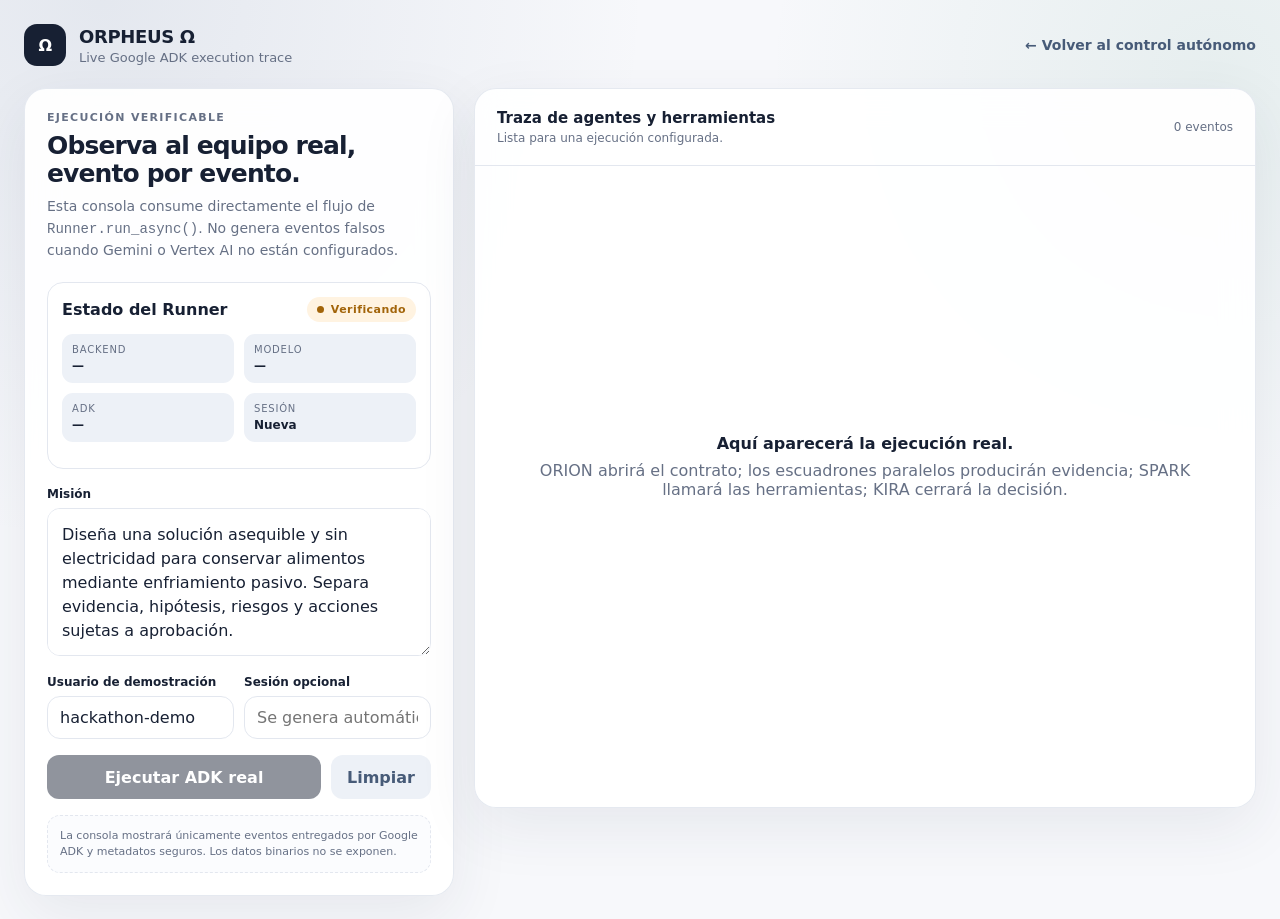
==== web/adk.html @ cfef9bdf "feat(ui): add standalone live ADK trace console" ====
<!doctype html>
<html lang="es">
<head>
  <meta charset="utf-8">
  <meta name="viewport" content="width=device-width, initial-scale=1">
  <title>ORPHEUS Ω · Live ADK Trace</title>
  <style>
    :root {
      color-scheme: light;
      --bg: #f7f8fb;
      --panel: rgba(255, 255, 255, 0.92);
      --line: #e3e7ef;
      --text: #172033;
      --muted: #667085;
      --accent: #475b78;
      --accent-soft: #edf1f7;
      --success: #147d64;
      --warning: #a26409;
      --danger: #b42318;
      --shadow: 0 20px 60px rgba(35, 48, 74, 0.08);
    }
    * { box-sizing: border-box; }
    body {
      margin: 0;
      min-height: 100vh;
      color: var(--text);
      background:
        radial-gradient(circle at 8% 0%, rgba(91, 115, 151, .12), transparent 34rem),
        radial-gradient(circle at 95% 8%, rgba(86, 154, 135, .10), transparent 28rem),
        var(--bg);
      font-family: Inter, ui-sans-serif, system-ui, -apple-system, BlinkMacSystemFont, "Segoe UI", sans-serif;
    }
    button, textarea, input { font: inherit; }
    .shell { max-width: 1480px; margin: 0 auto; padding: 24px; }
    .topbar { display: flex; align-items: center; justify-content: space-between; gap: 20px; margin-bottom: 22px; }
    .brand { display: flex; align-items: center; gap: 13px; }
    .mark { width: 42px; height: 42px; display: grid; place-items: center; border-radius: 13px; background: var(--text); color: white; font-weight: 750; letter-spacing: -.04em; }
    .brand h1 { margin: 0; font-size: 18px; letter-spacing: -.02em; }
    .brand p { margin: 3px 0 0; color: var(--muted); font-size: 13px; }
    .back { color: var(--accent); text-decoration: none; font-weight: 650; font-size: 14px; }
    .grid { display: grid; grid-template-columns: minmax(320px, 430px) minmax(0, 1fr); gap: 20px; align-items: start; }
    .panel { background: var(--panel); border: 1px solid rgba(227, 231, 239, .9); border-radius: 22px; box-shadow: var(--shadow); backdrop-filter: blur(16px); }
    .control { padding: 22px; position: sticky; top: 20px; }
    .eyebrow { font-size: 11px; letter-spacing: .12em; text-transform: uppercase; color: var(--muted); font-weight: 750; }
    h2 { margin: 8px 0 8px; font-size: 25px; letter-spacing: -.035em; line-height: 1.12; }
    .lead { color: var(--muted); line-height: 1.55; margin: 0 0 20px; font-size: 14px; }
    .readiness { border: 1px solid var(--line); border-radius: 16px; padding: 14px; background: #fff; margin-bottom: 18px; }
    .ready-head { display: flex; align-items: center; justify-content: space-between; gap: 12px; }
    .pill { display: inline-flex; align-items: center; gap: 7px; border-radius: 999px; padding: 6px 10px; font-size: 11px; font-weight: 800; letter-spacing: .04em; background: #fff3e1; color: var(--warning); }
    .pill.ready { background: #e8f5f1; color: var(--success); }
    .dot { width: 7px; height: 7px; border-radius: 50%; background: currentColor; }
    .facts { display: grid; grid-template-columns: 1fr 1fr; gap: 10px; margin-top: 12px; }
    .fact { padding: 10px; background: var(--accent-soft); border-radius: 11px; min-width: 0; }
    .fact span { display: block; color: var(--muted); font-size: 10px; text-transform: uppercase; letter-spacing: .08em; }
    .fact strong { display: block; margin-top: 4px; font-size: 12px; overflow: hidden; text-overflow: ellipsis; white-space: nowrap; }
    .errors { margin: 12px 0 0; padding-left: 18px; color: var(--warning); font-size: 12px; line-height: 1.45; }
    label { display: block; margin: 15px 0 7px; font-size: 12px; font-weight: 750; }
    textarea, input { width: 100%; border: 1px solid var(--line); background: white; color: var(--text); border-radius: 13px; outline: none; transition: .18s ease; }
    textarea { min-height: 148px; resize: vertical; padding: 14px; line-height: 1.5; }
    input { height: 43px; padding: 0 12px; }
    textarea:focus, input:focus { border-color: #8fa0b8; box-shadow: 0 0 0 4px rgba(71, 91, 120, .09); }
    .ids { display: grid; grid-template-columns: 1fr 1fr; gap: 10px; }
    .actions { display: flex; gap: 10px; margin-top: 16px; }
    .button { border: 0; border-radius: 12px; height: 44px; padding: 0 16px; font-weight: 750; cursor: pointer; transition: .18s ease; }
    .button.primary { background: var(--text); color: white; flex: 1; }
    .button.secondary { background: var(--accent-soft); color: var(--accent); }
    .button:hover:not(:disabled) { transform: translateY(-1px); }
    .button:disabled { opacity: .48; cursor: not-allowed; }
    .truth { margin-top: 16px; padding: 12px; border-radius: 13px; background: #fbfcfe; border: 1px dashed var(--line); color: var(--muted); font-size: 11px; line-height: 1.45; }
    .trace { min-height: 720px; overflow: hidden; }
    .trace-head { display: flex; justify-content: space-between; align-items: center; gap: 16px; padding: 20px 22px; border-bottom: 1px solid var(--line); }
    .trace-head h3 { margin: 0; font-size: 15px; }
    .trace-head p { margin: 4px 0 0; color: var(--muted); font-size: 12px; }
    .counter { min-width: 92px; text-align: right; color: var(--muted); font-size: 12px; }
    .timeline { padding: 20px 22px 28px; display: grid; gap: 12px; }
    .empty { min-height: 560px; display: grid; place-items: center; text-align: center; color: var(--muted); padding: 36px; }
    .empty strong { color: var(--text); display: block; margin-bottom: 8px; font-size: 16px; }
    .event { display: grid; grid-template-columns: 34px minmax(0, 1fr); gap: 12px; position: relative; }
    .event:not(:last-child)::before { content: ""; position: absolute; left: 16px; top: 34px; bottom: -13px; width: 1px; background: var(--line); }
    .event-icon { position: relative; z-index: 1; width: 34px; height: 34px; border-radius: 10px; display: grid; place-items: center; background: var(--accent-soft); color: var(--accent); font-size: 11px; font-weight: 850; }
    .event.tool_call .event-icon { background: #fff3e1; color: var(--warning); }
    .event.tool_result .event-icon { background: #e8f5f1; color: var(--success); }
    .event.final .event-icon, .event.complete .event-icon { background: var(--text); color: white; }
    .event.error .event-icon { background: #feeceb; color: var(--danger); }
    .event-card { min-width: 0; border: 1px solid var(--line); border-radius: 15px; background: white; padding: 13px 14px; }
    .event-meta { display: flex; align-items: center; justify-content: space-between; gap: 12px; margin-bottom: 8px; }
    .event-meta strong { font-size: 12px; }
    .event-meta span { color: var(--muted); font-size: 10px; }
    .kind { display: inline-flex; margin-left: 7px; padding: 3px 6px; border-radius: 6px; background: var(--accent-soft); color: var(--accent); text-transform: uppercase; letter-spacing: .06em; font-size: 9px; font-weight: 800; }
    .text-block { white-space: pre-wrap; overflow-wrap: anywhere; font-size: 13px; line-height: 1.55; margin: 0; }
    .tool { margin-top: 8px; border-radius: 11px; background: #f8fafc; padding: 10px; overflow: hidden; }
    .tool strong { display: block; font-size: 11px; margin-bottom: 5px; }
    pre { margin: 0; white-space: pre-wrap; overflow-wrap: anywhere; color: #475467; font: 11px/1.5 ui-monospace, SFMono-Regular, Consolas, monospace; }
    .final-output { margin: 0 22px 22px; border: 1px solid #c9d4e3; background: linear-gradient(145deg, #f7f9fc, #fff); border-radius: 17px; padding: 18px; display: none; }
    .final-output.visible { display: block; }
    .final-output h4 { margin: 0 0 10px; font-size: 13px; }
    .final-output div { white-space: pre-wrap; line-height: 1.6; font-size: 14px; }
    @media (max-width: 900px) {
      .shell { padding: 15px; }
      .grid { grid-template-columns: 1fr; }
      .control { position: static; }
      .trace { min-height: 560px; }
      .empty { min-height: 340px; }
    }
    @media (max-width: 540px) {
      .topbar { align-items: flex-start; }
      .ids, .facts { grid-template-columns: 1fr; }
      .actions { flex-direction: column; }
      .button { width: 100%; }
    }
  </style>
</head>
<body>
  <main class="shell">
    <header class="topbar">
      <div class="brand">
        <div class="mark">Ω</div>
        <div>
          <h1>ORPHEUS Ω</h1>
          <p>Live Google ADK execution trace</p>
        </div>
      </div>
      <a class="back" href="/">← Volver al control autónomo</a>
    </header>

    <section class="grid">
      <aside class="panel control">
        <div class="eyebrow">Ejecución verificable</div>
        <h2>Observa al equipo real, evento por evento.</h2>
        <p class="lead">Esta consola consume directamente el flujo de <code>Runner.run_async()</code>. No genera eventos falsos cuando Gemini o Vertex AI no están configurados.</p>

        <div class="readiness">
          <div class="ready-head">
            <strong>Estado del Runner</strong>
            <span id="readyPill" class="pill"><i class="dot"></i><span>Verificando</span></span>
          </div>
          <div class="facts">
            <div class="fact"><span>Backend</span><strong id="backend">—</strong></div>
            <div class="fact"><span>Modelo</span><strong id="model">—</strong></div>
            <div class="fact"><span>ADK</span><strong id="dependency">—</strong></div>
            <div class="fact"><span>Sesión</span><strong id="sessionStatus">Nueva</strong></div>
          </div>
          <ul id="errors" class="errors"></ul>
        </div>

        <form id="missionForm">
          <label for="goal">Misión</label>
          <textarea id="goal" maxlength="4000">Diseña una solución asequible y sin electricidad para conservar alimentos mediante enfriamiento pasivo. Separa evidencia, hipótesis, riesgos y acciones sujetas a aprobación.</textarea>
          <div class="ids">
            <div>
              <label for="userId">Usuario de demostración</label>
              <input id="userId" value="hackathon-demo" maxlength="120">
            </div>
            <div>
              <label for="sessionId">Sesión opcional</label>
              <input id="sessionId" placeholder="Se genera automáticamente" maxlength="120">
            </div>
          </div>
          <div class="actions">
            <button id="runButton" class="button primary" type="submit" disabled>Ejecutar ADK real</button>
            <button id="clearButton" class="button secondary" type="button">Limpiar</button>
          </div>
        </form>

        <div id="truth" class="truth">La consola mostrará únicamente eventos entregados por Google ADK y metadatos seguros. Los datos binarios no se exponen.</div>
      </aside>

      <section class="panel trace">
        <div class="trace-head">
          <div>
            <h3>Traza de agentes y herramientas</h3>
            <p id="traceStatus">Lista para una ejecución configurada.</p>
          </div>
          <div id="counter" class="counter">0 eventos</div>
        </div>
        <div id="timeline" class="timeline">
          <div class="empty">
            <div><strong>Aquí aparecerá la ejecución real.</strong>ORION abrirá el contrato; los escuadrones paralelos producirán evidencia; SPARK llamará las herramientas; KIRA cerrará la decisión.</div>
          </div>
        </div>
        <div id="finalOutput" class="final-output">
          <h4>Respuesta final de KIRA</h4>
          <div id="finalText"></div>
        </div>
      </section>
    </section>
  </main>
  <script src="/assets/adk.js" defer></script>
</body>
</html>
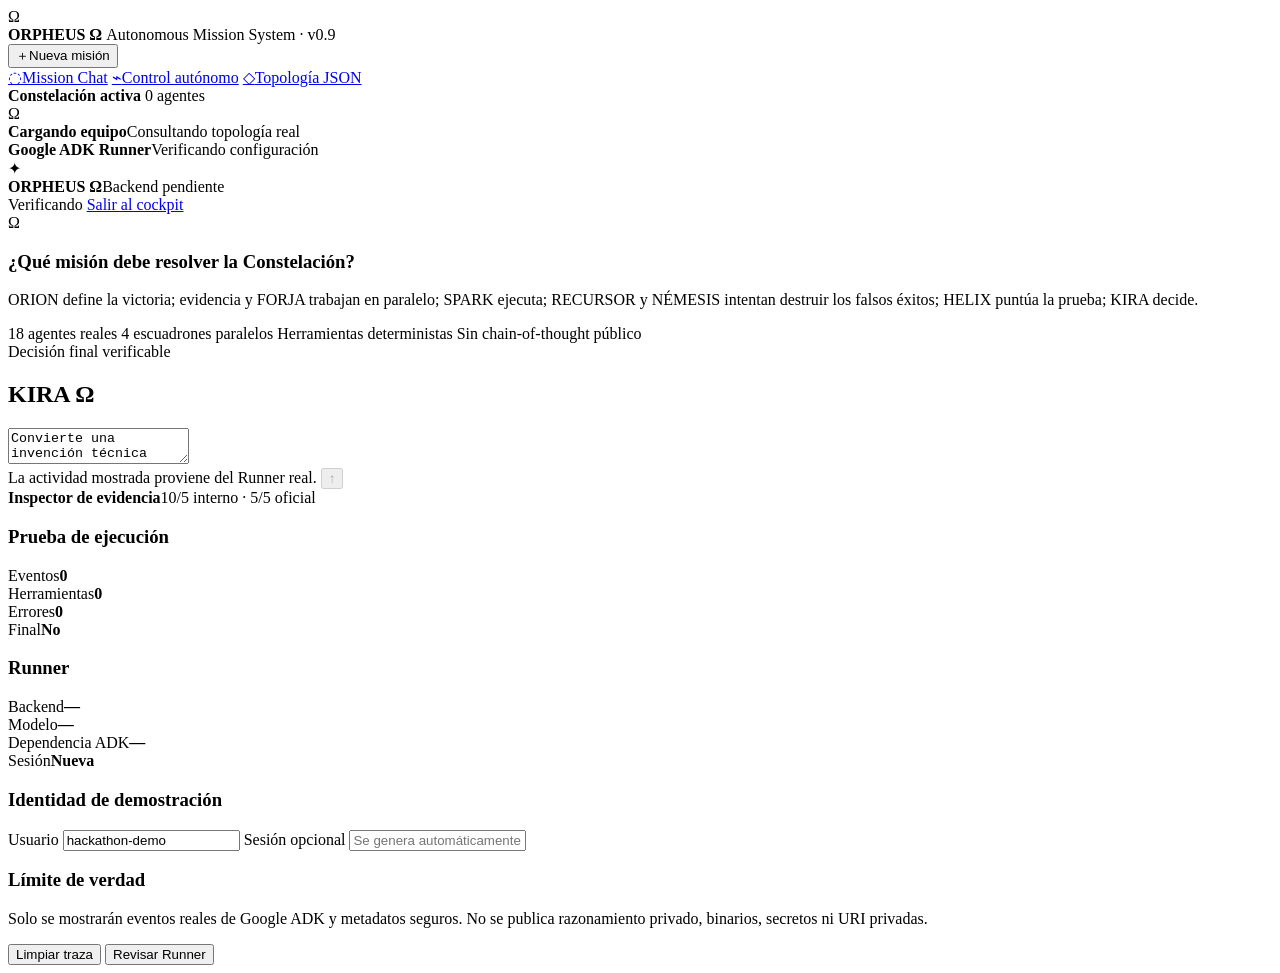
==== commit b7a12df4: "feat: rebuild ADK console as hypermodern chat mission cockpit" ====
--- a/web/adk.html
+++ b/web/adk.html
@@ -3,188 +3,140 @@
 <head>
   <meta charset="utf-8">
   <meta name="viewport" content="width=device-width, initial-scale=1">
-  <title>ORPHEUS Ω · Live ADK Trace</title>
-  <style>
-    :root {
-      color-scheme: light;
-      --bg: #f7f8fb;
-      --panel: rgba(255, 255, 255, 0.92);
-      --line: #e3e7ef;
-      --text: #172033;
-      --muted: #667085;
-      --accent: #475b78;
-      --accent-soft: #edf1f7;
-      --success: #147d64;
-      --warning: #a26409;
-      --danger: #b42318;
-      --shadow: 0 20px 60px rgba(35, 48, 74, 0.08);
-    }
-    * { box-sizing: border-box; }
-    body {
-      margin: 0;
-      min-height: 100vh;
-      color: var(--text);
-      background:
-        radial-gradient(circle at 8% 0%, rgba(91, 115, 151, .12), transparent 34rem),
-        radial-gradient(circle at 95% 8%, rgba(86, 154, 135, .10), transparent 28rem),
-        var(--bg);
-      font-family: Inter, ui-sans-serif, system-ui, -apple-system, BlinkMacSystemFont, "Segoe UI", sans-serif;
-    }
-    button, textarea, input { font: inherit; }
-    .shell { max-width: 1480px; margin: 0 auto; padding: 24px; }
-    .topbar { display: flex; align-items: center; justify-content: space-between; gap: 20px; margin-bottom: 22px; }
-    .brand { display: flex; align-items: center; gap: 13px; }
-    .mark { width: 42px; height: 42px; display: grid; place-items: center; border-radius: 13px; background: var(--text); color: white; font-weight: 750; letter-spacing: -.04em; }
-    .brand h1 { margin: 0; font-size: 18px; letter-spacing: -.02em; }
-    .brand p { margin: 3px 0 0; color: var(--muted); font-size: 13px; }
-    .back { color: var(--accent); text-decoration: none; font-weight: 650; font-size: 14px; }
-    .grid { display: grid; grid-template-columns: minmax(320px, 430px) minmax(0, 1fr); gap: 20px; align-items: start; }
-    .panel { background: var(--panel); border: 1px solid rgba(227, 231, 239, .9); border-radius: 22px; box-shadow: var(--shadow); backdrop-filter: blur(16px); }
-    .control { padding: 22px; position: sticky; top: 20px; }
-    .eyebrow { font-size: 11px; letter-spacing: .12em; text-transform: uppercase; color: var(--muted); font-weight: 750; }
-    h2 { margin: 8px 0 8px; font-size: 25px; letter-spacing: -.035em; line-height: 1.12; }
-    .lead { color: var(--muted); line-height: 1.55; margin: 0 0 20px; font-size: 14px; }
-    .readiness { border: 1px solid var(--line); border-radius: 16px; padding: 14px; background: #fff; margin-bottom: 18px; }
-    .ready-head { display: flex; align-items: center; justify-content: space-between; gap: 12px; }
-    .pill { display: inline-flex; align-items: center; gap: 7px; border-radius: 999px; padding: 6px 10px; font-size: 11px; font-weight: 800; letter-spacing: .04em; background: #fff3e1; color: var(--warning); }
-    .pill.ready { background: #e8f5f1; color: var(--success); }
-    .dot { width: 7px; height: 7px; border-radius: 50%; background: currentColor; }
-    .facts { display: grid; grid-template-columns: 1fr 1fr; gap: 10px; margin-top: 12px; }
-    .fact { padding: 10px; background: var(--accent-soft); border-radius: 11px; min-width: 0; }
-    .fact span { display: block; color: var(--muted); font-size: 10px; text-transform: uppercase; letter-spacing: .08em; }
-    .fact strong { display: block; margin-top: 4px; font-size: 12px; overflow: hidden; text-overflow: ellipsis; white-space: nowrap; }
-    .errors { margin: 12px 0 0; padding-left: 18px; color: var(--warning); font-size: 12px; line-height: 1.45; }
-    label { display: block; margin: 15px 0 7px; font-size: 12px; font-weight: 750; }
-    textarea, input { width: 100%; border: 1px solid var(--line); background: white; color: var(--text); border-radius: 13px; outline: none; transition: .18s ease; }
-    textarea { min-height: 148px; resize: vertical; padding: 14px; line-height: 1.5; }
-    input { height: 43px; padding: 0 12px; }
-    textarea:focus, input:focus { border-color: #8fa0b8; box-shadow: 0 0 0 4px rgba(71, 91, 120, .09); }
-    .ids { display: grid; grid-template-columns: 1fr 1fr; gap: 10px; }
-    .actions { display: flex; gap: 10px; margin-top: 16px; }
-    .button { border: 0; border-radius: 12px; height: 44px; padding: 0 16px; font-weight: 750; cursor: pointer; transition: .18s ease; }
-    .button.primary { background: var(--text); color: white; flex: 1; }
-    .button.secondary { background: var(--accent-soft); color: var(--accent); }
-    .button:hover:not(:disabled) { transform: translateY(-1px); }
-    .button:disabled { opacity: .48; cursor: not-allowed; }
-    .truth { margin-top: 16px; padding: 12px; border-radius: 13px; background: #fbfcfe; border: 1px dashed var(--line); color: var(--muted); font-size: 11px; line-height: 1.45; }
-    .trace { min-height: 720px; overflow: hidden; }
-    .trace-head { display: flex; justify-content: space-between; align-items: center; gap: 16px; padding: 20px 22px; border-bottom: 1px solid var(--line); }
-    .trace-head h3 { margin: 0; font-size: 15px; }
-    .trace-head p { margin: 4px 0 0; color: var(--muted); font-size: 12px; }
-    .counter { min-width: 92px; text-align: right; color: var(--muted); font-size: 12px; }
-    .timeline { padding: 20px 22px 28px; display: grid; gap: 12px; }
-    .empty { min-height: 560px; display: grid; place-items: center; text-align: center; color: var(--muted); padding: 36px; }
-    .empty strong { color: var(--text); display: block; margin-bottom: 8px; font-size: 16px; }
-    .event { display: grid; grid-template-columns: 34px minmax(0, 1fr); gap: 12px; position: relative; }
-    .event:not(:last-child)::before { content: ""; position: absolute; left: 16px; top: 34px; bottom: -13px; width: 1px; background: var(--line); }
-    .event-icon { position: relative; z-index: 1; width: 34px; height: 34px; border-radius: 10px; display: grid; place-items: center; background: var(--accent-soft); color: var(--accent); font-size: 11px; font-weight: 850; }
-    .event.tool_call .event-icon { background: #fff3e1; color: var(--warning); }
-    .event.tool_result .event-icon { background: #e8f5f1; color: var(--success); }
-    .event.final .event-icon, .event.complete .event-icon { background: var(--text); color: white; }
-    .event.error .event-icon { background: #feeceb; color: var(--danger); }
-    .event-card { min-width: 0; border: 1px solid var(--line); border-radius: 15px; background: white; padding: 13px 14px; }
-    .event-meta { display: flex; align-items: center; justify-content: space-between; gap: 12px; margin-bottom: 8px; }
-    .event-meta strong { font-size: 12px; }
-    .event-meta span { color: var(--muted); font-size: 10px; }
-    .kind { display: inline-flex; margin-left: 7px; padding: 3px 6px; border-radius: 6px; background: var(--accent-soft); color: var(--accent); text-transform: uppercase; letter-spacing: .06em; font-size: 9px; font-weight: 800; }
-    .text-block { white-space: pre-wrap; overflow-wrap: anywhere; font-size: 13px; line-height: 1.55; margin: 0; }
-    .tool { margin-top: 8px; border-radius: 11px; background: #f8fafc; padding: 10px; overflow: hidden; }
-    .tool strong { display: block; font-size: 11px; margin-bottom: 5px; }
-    pre { margin: 0; white-space: pre-wrap; overflow-wrap: anywhere; color: #475467; font: 11px/1.5 ui-monospace, SFMono-Regular, Consolas, monospace; }
-    .final-output { margin: 0 22px 22px; border: 1px solid #c9d4e3; background: linear-gradient(145deg, #f7f9fc, #fff); border-radius: 17px; padding: 18px; display: none; }
-    .final-output.visible { display: block; }
-    .final-output h4 { margin: 0 0 10px; font-size: 13px; }
-    .final-output div { white-space: pre-wrap; line-height: 1.6; font-size: 14px; }
-    @media (max-width: 900px) {
-      .shell { padding: 15px; }
-      .grid { grid-template-columns: 1fr; }
-      .control { position: static; }
-      .trace { min-height: 560px; }
-      .empty { min-height: 340px; }
-    }
-    @media (max-width: 540px) {
-      .topbar { align-items: flex-start; }
-      .ids, .facts { grid-template-columns: 1fr; }
-      .actions { flex-direction: column; }
-      .button { width: 100%; }
-    }
-  </style>
+  <meta name="description" content="ORPHEUS Ω — chat autónomo con traza real de Google ADK">
+  <title>ORPHEUS Ω · Mission Chat</title>
+  <link rel="stylesheet" href="/assets/adk.css">
 </head>
 <body>
-  <main class="shell">
-    <header class="topbar">
+  <div class="app">
+    <aside class="left-rail">
       <div class="brand">
-        <div class="mark">Ω</div>
+        <div class="brand-mark">Ω</div>
         <div>
-          <h1>ORPHEUS Ω</h1>
-          <p>Live Google ADK execution trace</p>
+          <strong>ORPHEUS Ω</strong>
+          <span>Autonomous Mission System · v0.9</span>
         </div>
       </div>
-      <a class="back" href="/">← Volver al control autónomo</a>
-    </header>
 
-    <section class="grid">
-      <aside class="panel control">
-        <div class="eyebrow">Ejecución verificable</div>
-        <h2>Observa al equipo real, evento por evento.</h2>
-        <p class="lead">Esta consola consume directamente el flujo de <code>Runner.run_async()</code>. No genera eventos falsos cuando Gemini o Vertex AI no están configurados.</p>
+      <button id="newMission" class="new-mission" type="button"><span>＋</span>Nueva misión</button>
 
-        <div class="readiness">
-          <div class="ready-head">
-            <strong>Estado del Runner</strong>
-            <span id="readyPill" class="pill"><i class="dot"></i><span>Verificando</span></span>
+      <nav class="rail-nav" aria-label="Navegación">
+        <a class="nav-link active" href="/adk"><span class="glyph">◌</span>Mission Chat</a>
+        <a class="nav-link" href="/"><span class="glyph">⌁</span>Control autónomo</a>
+        <a class="nav-link" href="/architecture/agents" target="_blank" rel="noreferrer"><span class="glyph">◇</span>Topología JSON</a>
+      </nav>
+
+      <section class="rail-section" aria-labelledby="constellationTitle">
+        <div class="rail-heading">
+          <strong id="constellationTitle">Constelación activa</strong>
+          <span id="agentCount">0 agentes</span>
+        </div>
+        <div id="agentList" class="agent-list">
+          <div class="agent-row active">
+            <div class="agent-avatar">Ω</div>
+            <div class="agent-copy"><strong>Cargando equipo</strong><span>Consultando topología real</span></div>
+            <i class="agent-dot"></i>
           </div>
-          <div class="facts">
-            <div class="fact"><span>Backend</span><strong id="backend">—</strong></div>
-            <div class="fact"><span>Modelo</span><strong id="model">—</strong></div>
-            <div class="fact"><span>ADK</span><strong id="dependency">—</strong></div>
-            <div class="fact"><span>Sesión</span><strong id="sessionStatus">Nueva</strong></div>
-          </div>
-          <ul id="errors" class="errors"></ul>
         </div>
+      </section>
 
-        <form id="missionForm">
-          <label for="goal">Misión</label>
-          <textarea id="goal" maxlength="4000">Diseña una solución asequible y sin electricidad para conservar alimentos mediante enfriamiento pasivo. Separa evidencia, hipótesis, riesgos y acciones sujetas a aprobación.</textarea>
-          <div class="ids">
-            <div>
-              <label for="userId">Usuario de demostración</label>
-              <input id="userId" value="hackathon-demo" maxlength="120">
+      <div class="rail-footer">
+        <div id="runnerMini" class="runner-mini">
+          <i></i>
+          <div><strong>Google ADK Runner</strong><span id="runnerMiniLabel">Verificando configuración</span></div>
+        </div>
+      </div>
+    </aside>
+
+    <main class="workspace">
+      <header class="topbar">
+        <div class="model-id">
+          <div class="model-spark">✦</div>
+          <div><strong id="model">ORPHEUS Ω</strong><span id="backend">Backend pendiente</span></div>
+        </div>
+        <div class="top-actions">
+          <span id="readyPill" class="status-pill"><i></i><span>Verificando</span></span>
+          <a class="top-link" href="/">Salir al cockpit</a>
+        </div>
+      </header>
+
+      <section id="conversationScroll" class="chat-scroll" aria-live="polite">
+        <div id="timeline" class="thread">
+          <section class="hero">
+            <div class="hero-mark">Ω</div>
+            <h1>¿Qué misión debe resolver la Constelación?</h1>
+            <p>ORION define la victoria; evidencia y FORJA trabajan en paralelo; SPARK ejecuta; RECURSOR y NÉMESIS intentan destruir los falsos éxitos; HELIX puntúa la prueba; KIRA decide.</p>
+            <div class="hero-tags">
+              <span>18 agentes reales</span>
+              <span>4 escuadrones paralelos</span>
+              <span>Herramientas deterministas</span>
+              <span>Sin chain-of-thought público</span>
             </div>
-            <div>
-              <label for="sessionId">Sesión opcional</label>
-              <input id="sessionId" placeholder="Se genera automáticamente" maxlength="120">
-            </div>
-          </div>
-          <div class="actions">
-            <button id="runButton" class="button primary" type="submit" disabled>Ejecutar ADK real</button>
-            <button id="clearButton" class="button secondary" type="button">Limpiar</button>
+          </section>
+        </div>
+        <section id="finalOutput" class="final-card">
+          <span>Decisión final verificable</span>
+          <h2>KIRA Ω</h2>
+          <div id="finalText"></div>
+        </section>
+      </section>
+
+      <div class="composer-wrap">
+        <form id="missionForm" class="composer">
+          <textarea id="goal" maxlength="4000" aria-label="Misión" placeholder="Asigna una misión medible a KIRA y la Constelación…">Convierte una invención técnica abandonada en un paquete de piloto verificable: reconstruye por qué falló, diseña variantes modernas, rechaza las inseguras, produce evidencia y deja cualquier acción externa detrás de aprobación humana.</textarea>
+          <div class="composer-bottom">
+            <span id="traceStatus" class="composer-note">La actividad mostrada proviene del Runner real.</span>
+            <button id="runButton" class="send" type="submit" aria-label="Ejecutar misión" disabled>↑</button>
           </div>
         </form>
+      </div>
+    </main>
 
-        <div id="truth" class="truth">La consola mostrará únicamente eventos entregados por Google ADK y metadatos seguros. Los datos binarios no se exponen.</div>
-      </aside>
+    <aside class="inspector">
+      <div class="inspector-title"><strong>Inspector de evidencia</strong><span>10/5 interno · 5/5 oficial</span></div>
 
-      <section class="panel trace">
-        <div class="trace-head">
-          <div>
-            <h3>Traza de agentes y herramientas</h3>
-            <p id="traceStatus">Lista para una ejecución configurada.</p>
-          </div>
-          <div id="counter" class="counter">0 eventos</div>
-        </div>
-        <div id="timeline" class="timeline">
-          <div class="empty">
-            <div><strong>Aquí aparecerá la ejecución real.</strong>ORION abrirá el contrato; los escuadrones paralelos producirán evidencia; SPARK llamará las herramientas; KIRA cerrará la decisión.</div>
-          </div>
-        </div>
-        <div id="finalOutput" class="final-output">
-          <h4>Respuesta final de KIRA</h4>
-          <div id="finalText"></div>
+      <section class="inspector-card">
+        <h3>Prueba de ejecución</h3>
+        <div class="proof-grid">
+          <div class="proof"><span>Eventos</span><strong id="eventMetric">0</strong></div>
+          <div class="proof"><span>Herramientas</span><strong id="toolMetric">0</strong></div>
+          <div class="proof"><span>Errores</span><strong id="errorMetric">0</strong></div>
+          <div class="proof"><span>Final</span><strong id="finalMetric">No</strong></div>
         </div>
       </section>
-    </section>
-  </main>
+
+      <section class="inspector-card">
+        <h3>Runner</h3>
+        <div class="fact-row"><span>Backend</span><strong id="backendInspector">—</strong></div>
+        <div class="fact-row"><span>Modelo</span><strong id="modelInspector">—</strong></div>
+        <div class="fact-row"><span>Dependencia ADK</span><strong id="dependency">—</strong></div>
+        <div class="fact-row"><span>Sesión</span><strong id="sessionStatus">Nueva</strong></div>
+        <ul id="errors" class="error-list"></ul>
+      </section>
+
+      <section class="inspector-card">
+        <h3>Identidad de demostración</h3>
+        <div class="settings-grid">
+          <label for="userId">Usuario
+            <input id="userId" value="hackathon-demo" maxlength="120">
+          </label>
+          <label for="sessionId">Sesión opcional
+            <input id="sessionId" placeholder="Se genera automáticamente" maxlength="120">
+          </label>
+        </div>
+      </section>
+
+      <section class="inspector-card">
+        <h3>Límite de verdad</h3>
+        <p id="truth" class="truth-copy">Solo se mostrarán eventos reales de Google ADK y metadatos seguros. No se publica razonamiento privado, binarios, secretos ni URI privadas.</p>
+      </section>
+
+      <div class="inspector-actions">
+        <button id="clearButton" class="rail-action" type="button">Limpiar traza</button>
+        <button id="refreshButton" class="rail-action" type="button">Revisar Runner</button>
+      </div>
+    </aside>
+  </div>
   <script src="/assets/adk.js" defer></script>
 </body>
 </html>
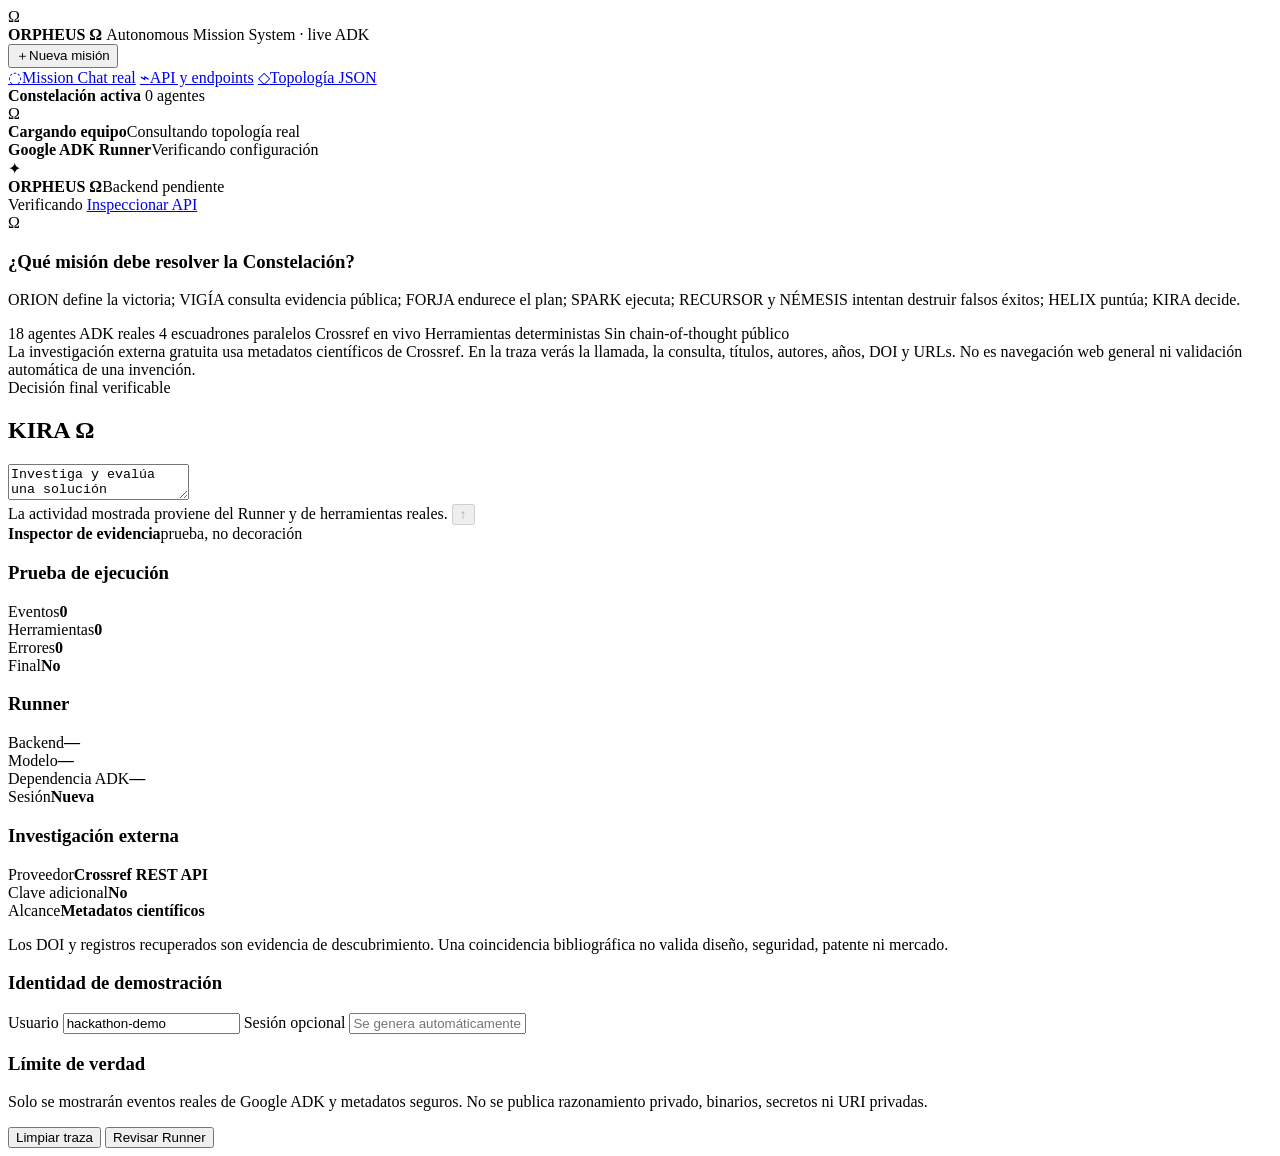
==== commit 443344cb: "feat: clarify live research and improve mission chat entry" ====
--- a/web/adk.html
+++ b/web/adk.html
@@ -3,9 +3,10 @@
 <head>
   <meta charset="utf-8">
   <meta name="viewport" content="width=device-width, initial-scale=1">
-  <meta name="description" content="ORPHEUS Ω — chat autónomo con traza real de Google ADK">
+  <meta name="description" content="ORPHEUS Ω — chat autónomo con traza real de Google ADK y evidencia pública en vivo">
   <title>ORPHEUS Ω · Mission Chat</title>
   <link rel="stylesheet" href="/assets/adk.css">
+  <link rel="stylesheet" href="/assets/adk-readable.css">
 </head>
 <body>
   <div class="app">
@@ -14,15 +15,15 @@
         <div class="brand-mark">Ω</div>
         <div>
           <strong>ORPHEUS Ω</strong>
-          <span>Autonomous Mission System · v0.9</span>
+          <span>Autonomous Mission System · live ADK</span>
         </div>
       </div>
 
       <button id="newMission" class="new-mission" type="button"><span>＋</span>Nueva misión</button>
 
       <nav class="rail-nav" aria-label="Navegación">
-        <a class="nav-link active" href="/adk"><span class="glyph">◌</span>Mission Chat</a>
-        <a class="nav-link" href="/"><span class="glyph">⌁</span>Control autónomo</a>
+        <a class="nav-link active" href="/adk"><span class="glyph">◌</span>Mission Chat real</a>
+        <a class="nav-link" href="/docs" target="_blank" rel="noreferrer"><span class="glyph">⌁</span>API y endpoints</a>
         <a class="nav-link" href="/architecture/agents" target="_blank" rel="noreferrer"><span class="glyph">◇</span>Topología JSON</a>
       </nav>
 
@@ -56,7 +57,7 @@
         </div>
         <div class="top-actions">
           <span id="readyPill" class="status-pill"><i></i><span>Verificando</span></span>
-          <a class="top-link" href="/">Salir al cockpit</a>
+          <a class="top-link" href="/docs" target="_blank" rel="noreferrer">Inspeccionar API</a>
         </div>
       </header>
 
@@ -65,12 +66,16 @@
           <section class="hero">
             <div class="hero-mark">Ω</div>
             <h1>¿Qué misión debe resolver la Constelación?</h1>
-            <p>ORION define la victoria; evidencia y FORJA trabajan en paralelo; SPARK ejecuta; RECURSOR y NÉMESIS intentan destruir los falsos éxitos; HELIX puntúa la prueba; KIRA decide.</p>
+            <p>ORION define la victoria; VIGÍA consulta evidencia pública; FORJA endurece el plan; SPARK ejecuta; RECURSOR y NÉMESIS intentan destruir falsos éxitos; HELIX puntúa; KIRA decide.</p>
             <div class="hero-tags">
-              <span>18 agentes reales</span>
+              <span>18 agentes ADK reales</span>
               <span>4 escuadrones paralelos</span>
+              <span>Crossref en vivo</span>
               <span>Herramientas deterministas</span>
               <span>Sin chain-of-thought público</span>
+            </div>
+            <div class="research-note">
+              La investigación externa gratuita usa metadatos científicos de Crossref. En la traza verás la llamada, la consulta, títulos, autores, años, DOI y URLs. No es navegación web general ni validación automática de una invención.
             </div>
           </section>
         </div>
@@ -83,9 +88,9 @@
 
       <div class="composer-wrap">
         <form id="missionForm" class="composer">
-          <textarea id="goal" maxlength="4000" aria-label="Misión" placeholder="Asigna una misión medible a KIRA y la Constelación…">Convierte una invención técnica abandonada en un paquete de piloto verificable: reconstruye por qué falló, diseña variantes modernas, rechaza las inseguras, produce evidencia y deja cualquier acción externa detrás de aprobación humana.</textarea>
+          <textarea id="goal" maxlength="4000" aria-label="Misión" placeholder="Asigna una misión medible a KIRA y la Constelación…">Investiga y evalúa una solución asequible, fabricable localmente y sin electricidad para conservar alimentos mediante enfriamiento pasivo. Busca evidencia científica actual, muestra DOI y URLs, separa metadatos de validación, ejecuta las herramientas disponibles y no declares éxito sin pruebas.</textarea>
           <div class="composer-bottom">
-            <span id="traceStatus" class="composer-note">La actividad mostrada proviene del Runner real.</span>
+            <span id="traceStatus" class="composer-note">La actividad mostrada proviene del Runner y de herramientas reales.</span>
             <button id="runButton" class="send" type="submit" aria-label="Ejecutar misión" disabled>↑</button>
           </div>
         </form>
@@ -93,7 +98,7 @@
     </main>
 
     <aside class="inspector">
-      <div class="inspector-title"><strong>Inspector de evidencia</strong><span>10/5 interno · 5/5 oficial</span></div>
+      <div class="inspector-title"><strong>Inspector de evidencia</strong><span>prueba, no decoración</span></div>
 
       <section class="inspector-card">
         <h3>Prueba de ejecución</h3>
@@ -112,6 +117,14 @@
         <div class="fact-row"><span>Dependencia ADK</span><strong id="dependency">—</strong></div>
         <div class="fact-row"><span>Sesión</span><strong id="sessionStatus">Nueva</strong></div>
         <ul id="errors" class="error-list"></ul>
+      </section>
+
+      <section class="inspector-card">
+        <h3>Investigación externa</h3>
+        <div class="fact-row"><span>Proveedor</span><strong>Crossref REST API</strong></div>
+        <div class="fact-row"><span>Clave adicional</span><strong>No</strong></div>
+        <div class="fact-row"><span>Alcance</span><strong>Metadatos científicos</strong></div>
+        <p class="truth-copy">Los DOI y registros recuperados son evidencia de descubrimiento. Una coincidencia bibliográfica no valida diseño, seguridad, patente ni mercado.</p>
       </section>
 
       <section class="inspector-card">
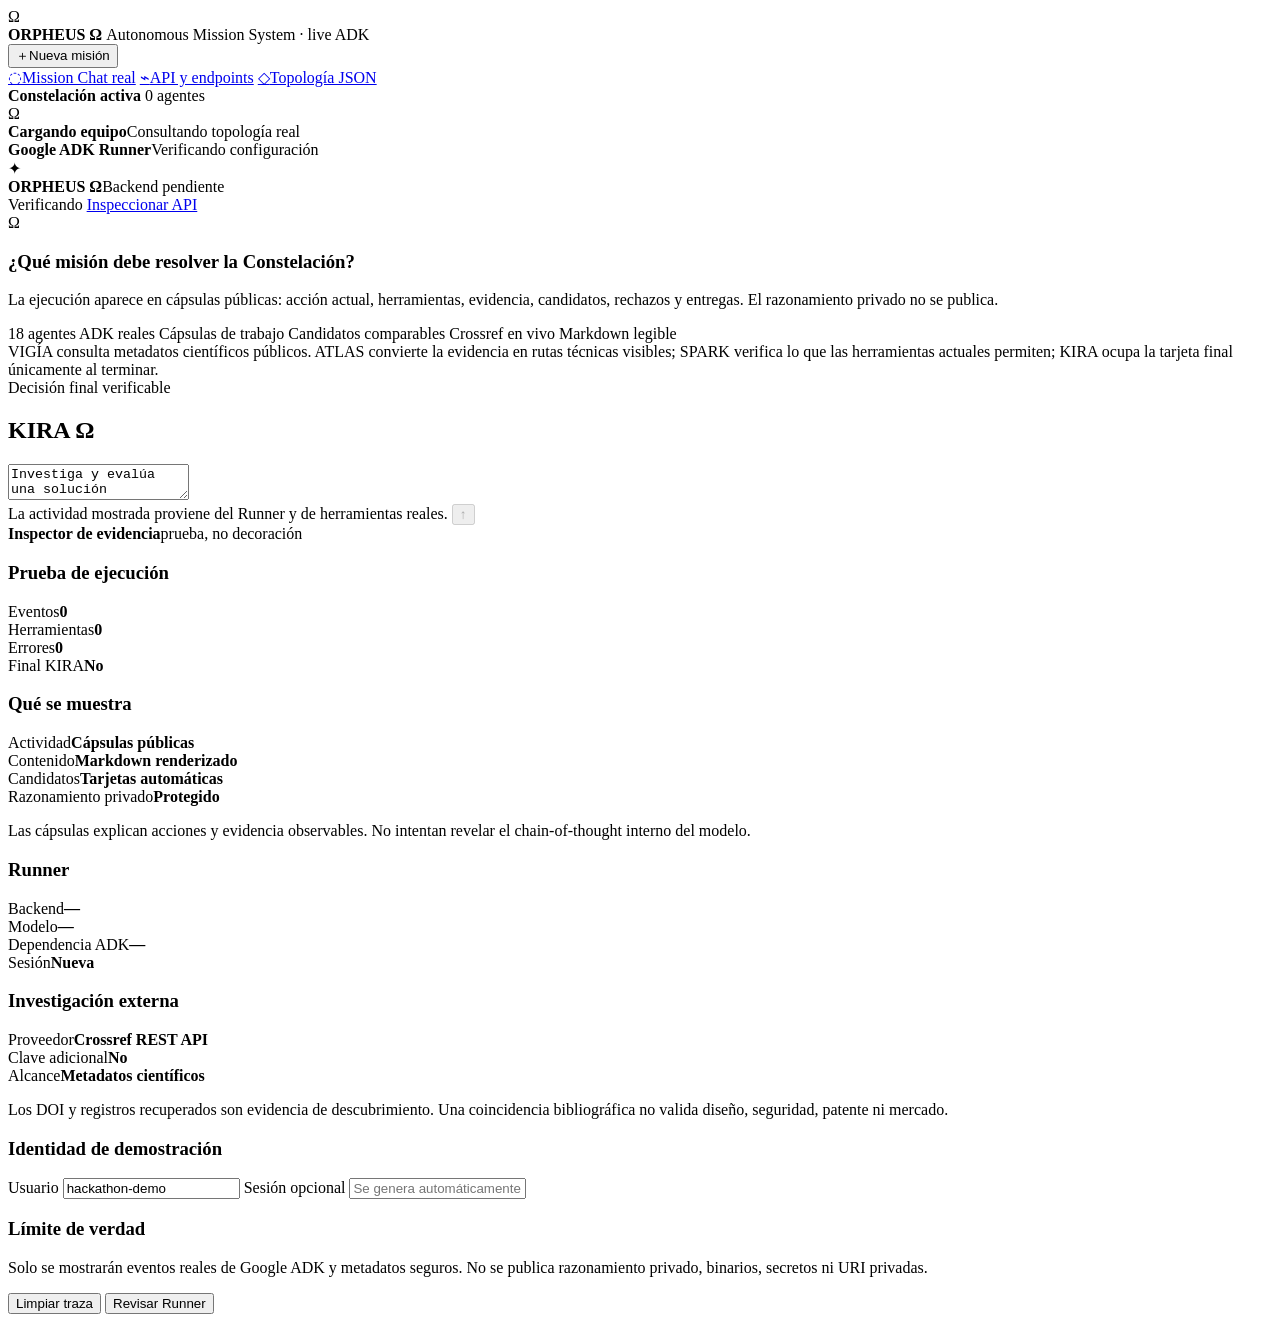
==== commit a26d7609: "feat: present live execution as readable agent work capsules" ====
--- a/web/adk.html
+++ b/web/adk.html
@@ -3,10 +3,11 @@
 <head>
   <meta charset="utf-8">
   <meta name="viewport" content="width=device-width, initial-scale=1">
-  <meta name="description" content="ORPHEUS Ω — chat autónomo con traza real de Google ADK y evidencia pública en vivo">
+  <meta name="description" content="ORPHEUS Ω — chat autónomo con cápsulas de trabajo, candidatos comparables y evidencia pública en vivo">
   <title>ORPHEUS Ω · Mission Chat</title>
   <link rel="stylesheet" href="/assets/adk.css">
   <link rel="stylesheet" href="/assets/adk-readable.css">
+  <link rel="stylesheet" href="/assets/adk-product.css">
 </head>
 <body>
   <div class="app">
@@ -66,19 +67,20 @@
           <section class="hero">
             <div class="hero-mark">Ω</div>
             <h1>¿Qué misión debe resolver la Constelación?</h1>
-            <p>ORION define la victoria; VIGÍA consulta evidencia pública; FORJA endurece el plan; SPARK ejecuta; RECURSOR y NÉMESIS intentan destruir falsos éxitos; HELIX puntúa; KIRA decide.</p>
+            <p>La ejecución aparece en cápsulas públicas: acción actual, herramientas, evidencia, candidatos, rechazos y entregas. El razonamiento privado no se publica.</p>
             <div class="hero-tags">
               <span>18 agentes ADK reales</span>
-              <span>4 escuadrones paralelos</span>
+              <span>Cápsulas de trabajo</span>
+              <span>Candidatos comparables</span>
               <span>Crossref en vivo</span>
-              <span>Herramientas deterministas</span>
-              <span>Sin chain-of-thought público</span>
+              <span>Markdown legible</span>
             </div>
             <div class="research-note">
-              La investigación externa gratuita usa metadatos científicos de Crossref. En la traza verás la llamada, la consulta, títulos, autores, años, DOI y URLs. No es navegación web general ni validación automática de una invención.
+              VIGÍA consulta metadatos científicos públicos. ATLAS convierte la evidencia en rutas técnicas visibles; SPARK verifica lo que las herramientas actuales permiten; KIRA ocupa la tarjeta final únicamente al terminar.
             </div>
           </section>
         </div>
+
         <section id="finalOutput" class="final-card">
           <span>Decisión final verificable</span>
           <h2>KIRA Ω</h2>
@@ -88,7 +90,7 @@
 
       <div class="composer-wrap">
         <form id="missionForm" class="composer">
-          <textarea id="goal" maxlength="4000" aria-label="Misión" placeholder="Asigna una misión medible a KIRA y la Constelación…">Investiga y evalúa una solución asequible, fabricable localmente y sin electricidad para conservar alimentos mediante enfriamiento pasivo. Busca evidencia científica actual, muestra DOI y URLs, separa metadatos de validación, ejecuta las herramientas disponibles y no declares éxito sin pruebas.</textarea>
+          <textarea id="goal" maxlength="4000" aria-label="Misión" placeholder="Asigna una misión medible a KIRA y la Constelación…">Investiga y evalúa una solución asequible, fabricable localmente y sin electricidad para conservar alimentos mediante enfriamiento pasivo. Busca evidencia científica actual, muestra DOI y URLs, genera varios candidatos comparables, ejecuta las herramientas disponibles y no declares éxito sin pruebas.</textarea>
           <div class="composer-bottom">
             <span id="traceStatus" class="composer-note">La actividad mostrada proviene del Runner y de herramientas reales.</span>
             <button id="runButton" class="send" type="submit" aria-label="Ejecutar misión" disabled>↑</button>
@@ -106,8 +108,17 @@
           <div class="proof"><span>Eventos</span><strong id="eventMetric">0</strong></div>
           <div class="proof"><span>Herramientas</span><strong id="toolMetric">0</strong></div>
           <div class="proof"><span>Errores</span><strong id="errorMetric">0</strong></div>
-          <div class="proof"><span>Final</span><strong id="finalMetric">No</strong></div>
+          <div class="proof"><span>Final KIRA</span><strong id="finalMetric">No</strong></div>
         </div>
+      </section>
+
+      <section class="inspector-card">
+        <h3>Qué se muestra</h3>
+        <div class="fact-row"><span>Actividad</span><strong>Cápsulas públicas</strong></div>
+        <div class="fact-row"><span>Contenido</span><strong>Markdown renderizado</strong></div>
+        <div class="fact-row"><span>Candidatos</span><strong>Tarjetas automáticas</strong></div>
+        <div class="fact-row"><span>Razonamiento privado</span><strong>Protegido</strong></div>
+        <p class="truth-copy">Las cápsulas explican acciones y evidencia observables. No intentan revelar el chain-of-thought interno del modelo.</p>
       </section>
 
       <section class="inspector-card">
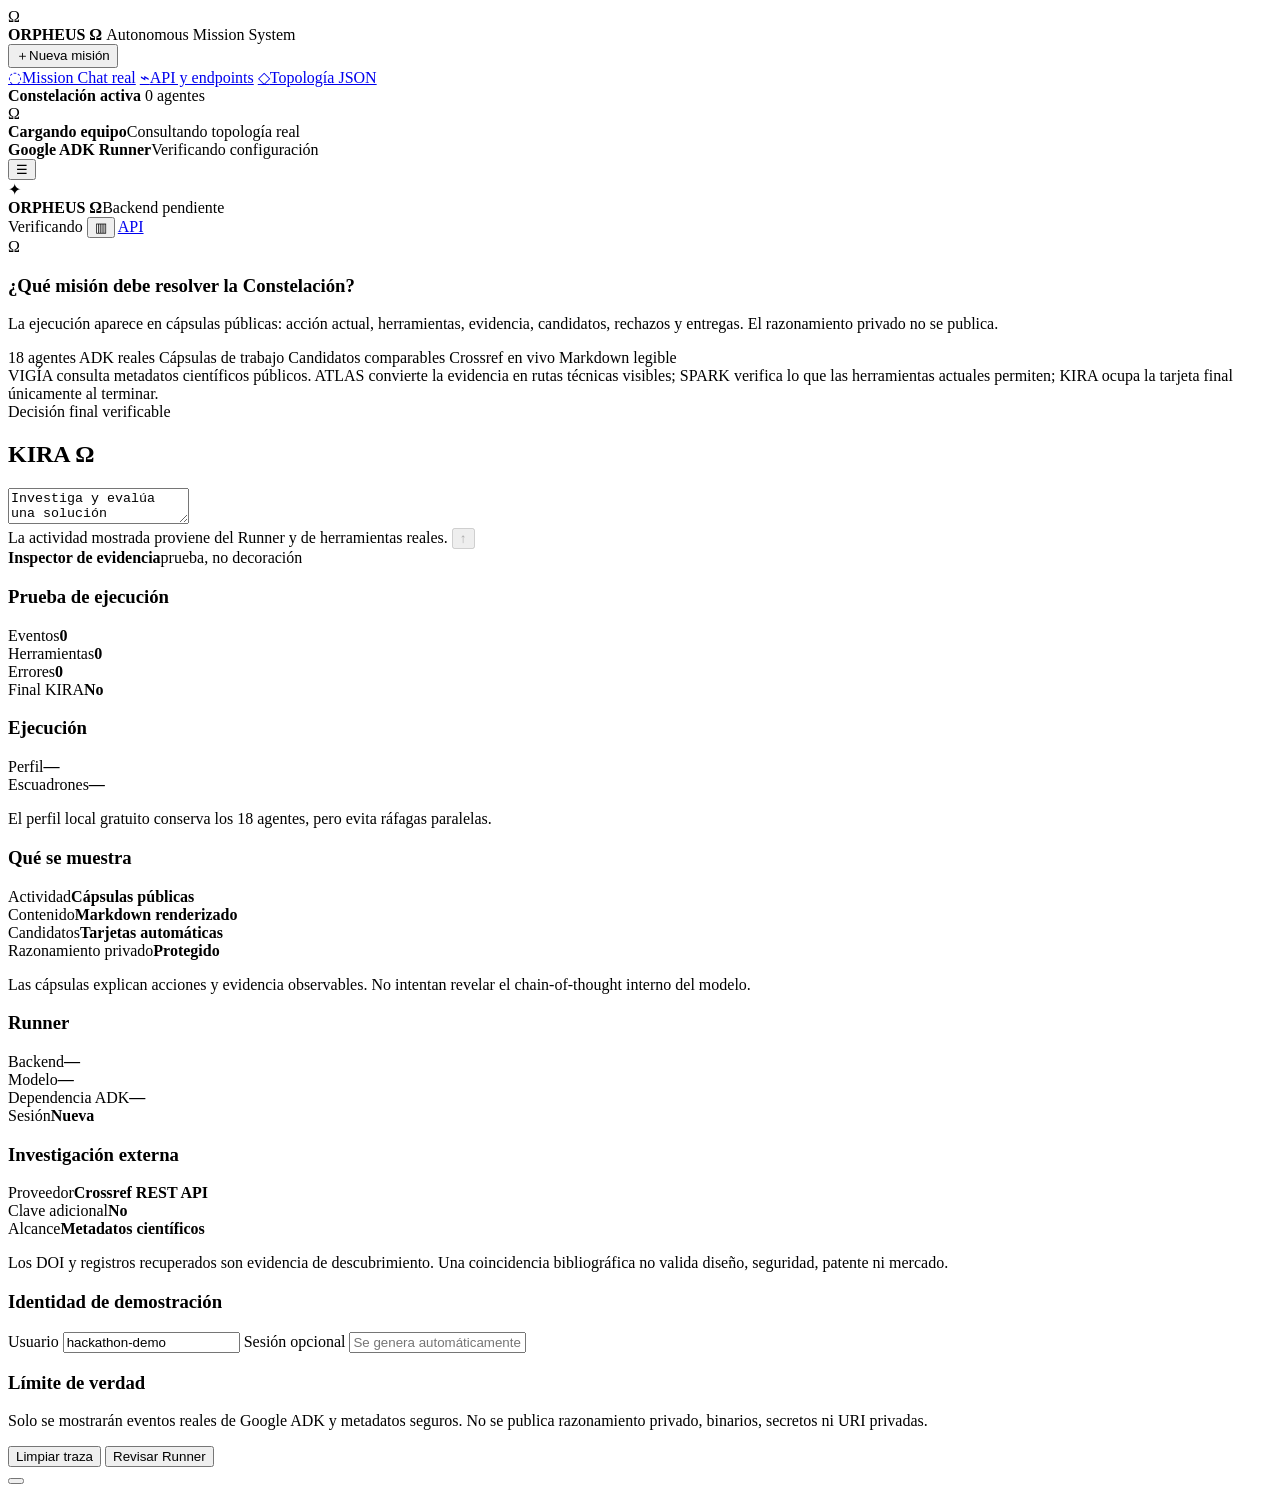
==== commit d0ba49b3: "feat: add collapsible ChatGPT-style navigation and evidence inspector" ====
--- a/web/adk.html
+++ b/web/adk.html
@@ -8,57 +8,64 @@
   <link rel="stylesheet" href="/assets/adk.css">
   <link rel="stylesheet" href="/assets/adk-readable.css">
   <link rel="stylesheet" href="/assets/adk-product.css">
+  <link rel="stylesheet" href="/assets/adk-shell.css">
 </head>
 <body>
-  <div class="app">
-    <aside class="left-rail">
+  <div id="appShell" class="app">
+    <aside id="leftRail" class="left-rail" aria-label="Navegación y Constelación">
       <div class="brand">
         <div class="brand-mark">Ω</div>
-        <div>
+        <div class="brand-copy">
           <strong>ORPHEUS Ω</strong>
-          <span>Autonomous Mission System · live ADK</span>
+          <span>Autonomous Mission System</span>
         </div>
       </div>
 
-      <button id="newMission" class="new-mission" type="button"><span>＋</span>Nueva misión</button>
+      <button id="newMission" class="new-mission" type="button" title="Nueva misión">
+        <span class="glyph">＋</span><span class="rail-label">Nueva misión</span>
+      </button>
 
       <nav class="rail-nav" aria-label="Navegación">
-        <a class="nav-link active" href="/adk"><span class="glyph">◌</span>Mission Chat real</a>
-        <a class="nav-link" href="/docs" target="_blank" rel="noreferrer"><span class="glyph">⌁</span>API y endpoints</a>
-        <a class="nav-link" href="/architecture/agents" target="_blank" rel="noreferrer"><span class="glyph">◇</span>Topología JSON</a>
+        <a class="nav-link active" href="/adk" title="Mission Chat real"><span class="glyph">◌</span><span class="rail-label">Mission Chat real</span></a>
+        <a class="nav-link" href="/docs" target="_blank" rel="noreferrer" title="API y endpoints"><span class="glyph">⌁</span><span class="rail-label">API y endpoints</span></a>
+        <a class="nav-link" href="/architecture/agents" target="_blank" rel="noreferrer" title="Topología JSON"><span class="glyph">◇</span><span class="rail-label">Topología JSON</span></a>
       </nav>
 
       <section class="rail-section" aria-labelledby="constellationTitle">
         <div class="rail-heading">
-          <strong id="constellationTitle">Constelación activa</strong>
-          <span id="agentCount">0 agentes</span>
+          <strong id="constellationTitle" class="rail-label">Constelación activa</strong>
+          <span id="agentCount" class="rail-label">0 agentes</span>
         </div>
         <div id="agentList" class="agent-list">
           <div class="agent-row active">
             <div class="agent-avatar">Ω</div>
-            <div class="agent-copy"><strong>Cargando equipo</strong><span>Consultando topología real</span></div>
+            <div class="agent-copy rail-label"><strong>Cargando equipo</strong><span>Consultando topología real</span></div>
             <i class="agent-dot"></i>
           </div>
         </div>
       </section>
 
       <div class="rail-footer">
-        <div id="runnerMini" class="runner-mini">
+        <div id="runnerMini" class="runner-mini" title="Estado del Google ADK Runner">
           <i></i>
-          <div><strong>Google ADK Runner</strong><span id="runnerMiniLabel">Verificando configuración</span></div>
+          <div class="rail-label"><strong>Google ADK Runner</strong><span id="runnerMiniLabel">Verificando configuración</span></div>
         </div>
       </div>
     </aside>
 
     <main class="workspace">
       <header class="topbar">
-        <div class="model-id">
-          <div class="model-spark">✦</div>
-          <div><strong id="model">ORPHEUS Ω</strong><span id="backend">Backend pendiente</span></div>
+        <div class="topbar-left">
+          <button id="leftRailToggle" class="panel-toggle" type="button" aria-controls="leftRail" aria-expanded="true" title="Colapsar navegación">☰</button>
+          <div class="model-id">
+            <div class="model-spark">✦</div>
+            <div><strong id="model">ORPHEUS Ω</strong><span id="backend">Backend pendiente</span></div>
+          </div>
         </div>
         <div class="top-actions">
           <span id="readyPill" class="status-pill"><i></i><span>Verificando</span></span>
-          <a class="top-link" href="/docs" target="_blank" rel="noreferrer">Inspeccionar API</a>
+          <button id="inspectorToggle" class="panel-toggle" type="button" aria-controls="inspector" aria-expanded="true" title="Colapsar inspector">▥</button>
+          <a class="top-link" href="/docs" target="_blank" rel="noreferrer">API</a>
         </div>
       </header>
 
@@ -99,7 +106,7 @@
       </div>
     </main>
 
-    <aside class="inspector">
+    <aside id="inspector" class="inspector" aria-label="Inspector de evidencia">
       <div class="inspector-title"><strong>Inspector de evidencia</strong><span>prueba, no decoración</span></div>
 
       <section class="inspector-card">
@@ -110,6 +117,13 @@
           <div class="proof"><span>Errores</span><strong id="errorMetric">0</strong></div>
           <div class="proof"><span>Final KIRA</span><strong id="finalMetric">No</strong></div>
         </div>
+      </section>
+
+      <section class="inspector-card">
+        <h3>Ejecución</h3>
+        <div class="fact-row"><span>Perfil</span><strong id="executionProfile">—</strong></div>
+        <div class="fact-row"><span>Escuadrones</span><strong id="squadConcurrency">—</strong></div>
+        <p id="executionProfileNote" class="truth-copy">El perfil local gratuito conserva los 18 agentes, pero evita ráfagas paralelas.</p>
       </section>
 
       <section class="inspector-card">
@@ -160,6 +174,8 @@
         <button id="refreshButton" class="rail-action" type="button">Revisar Runner</button>
       </div>
     </aside>
+
+    <button id="panelBackdrop" class="panel-backdrop" type="button" aria-label="Cerrar paneles laterales"></button>
   </div>
   <script src="/assets/adk.js" defer></script>
 </body>
